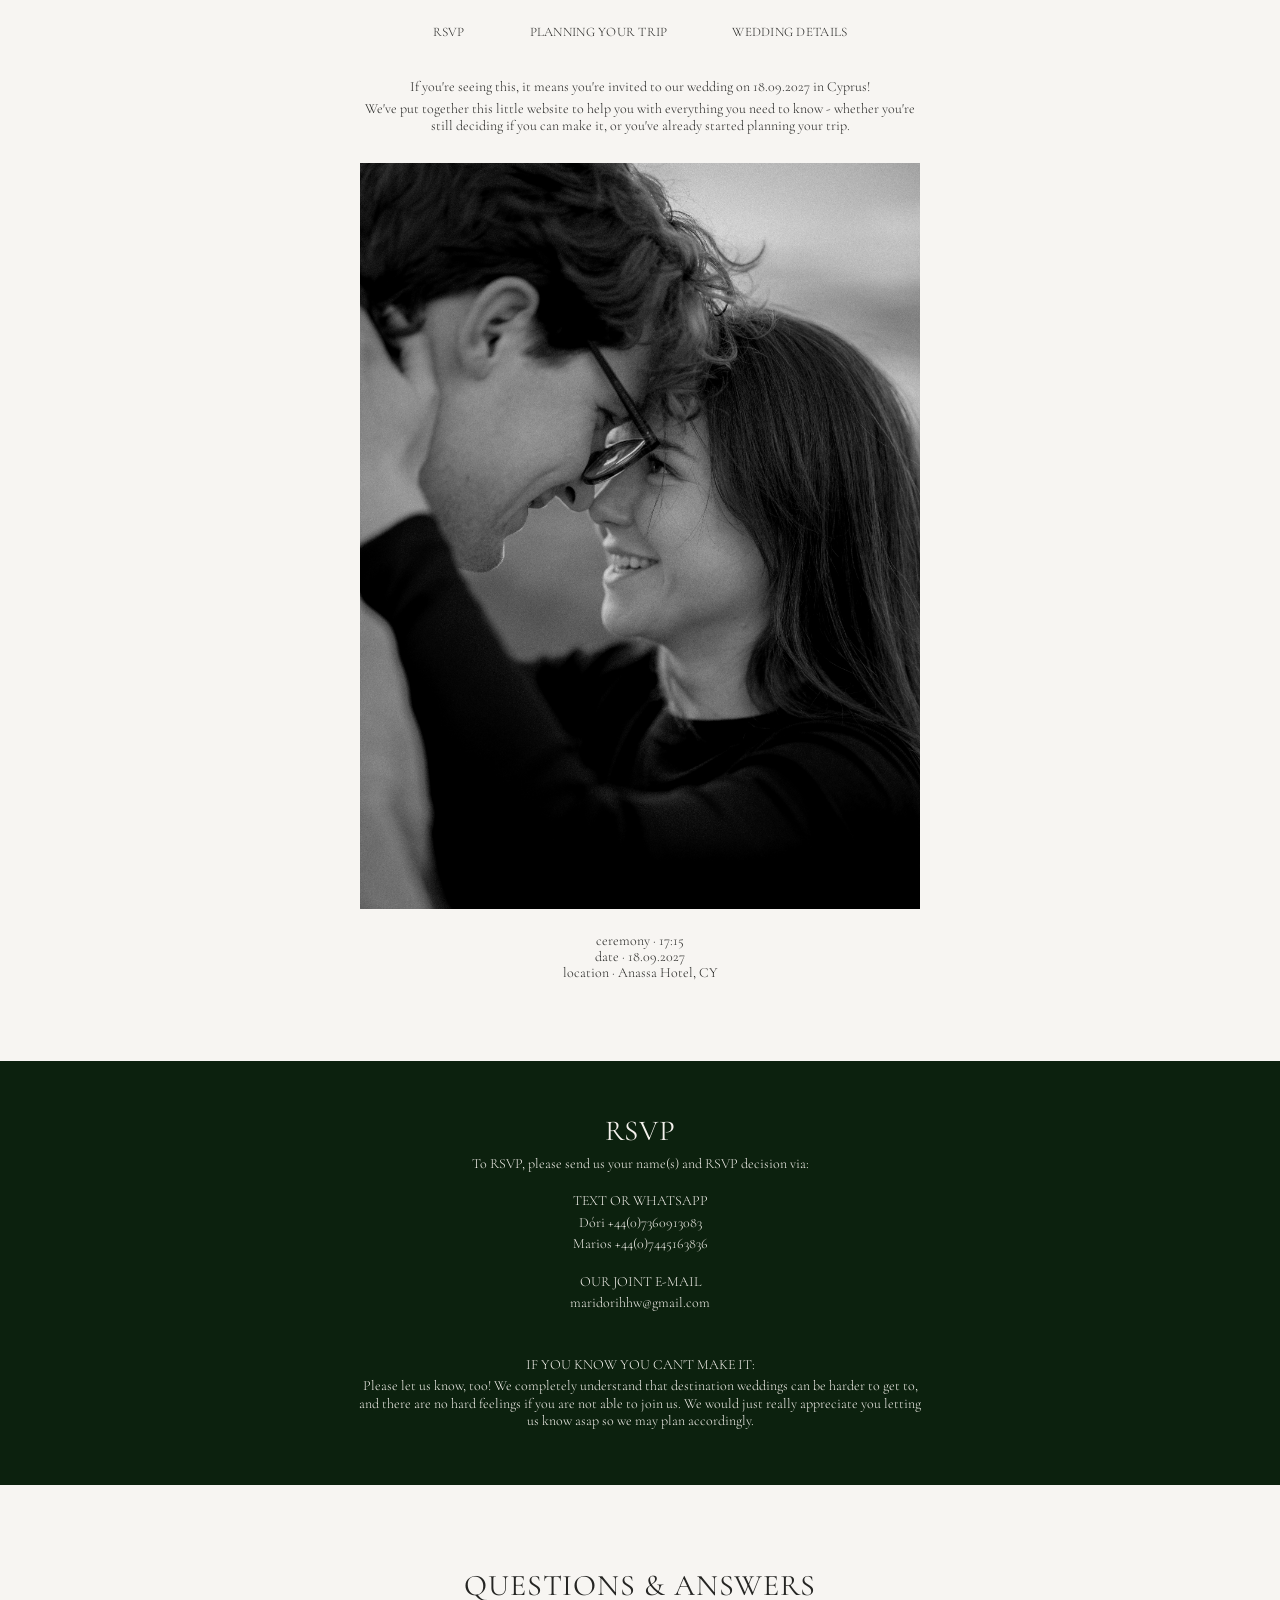
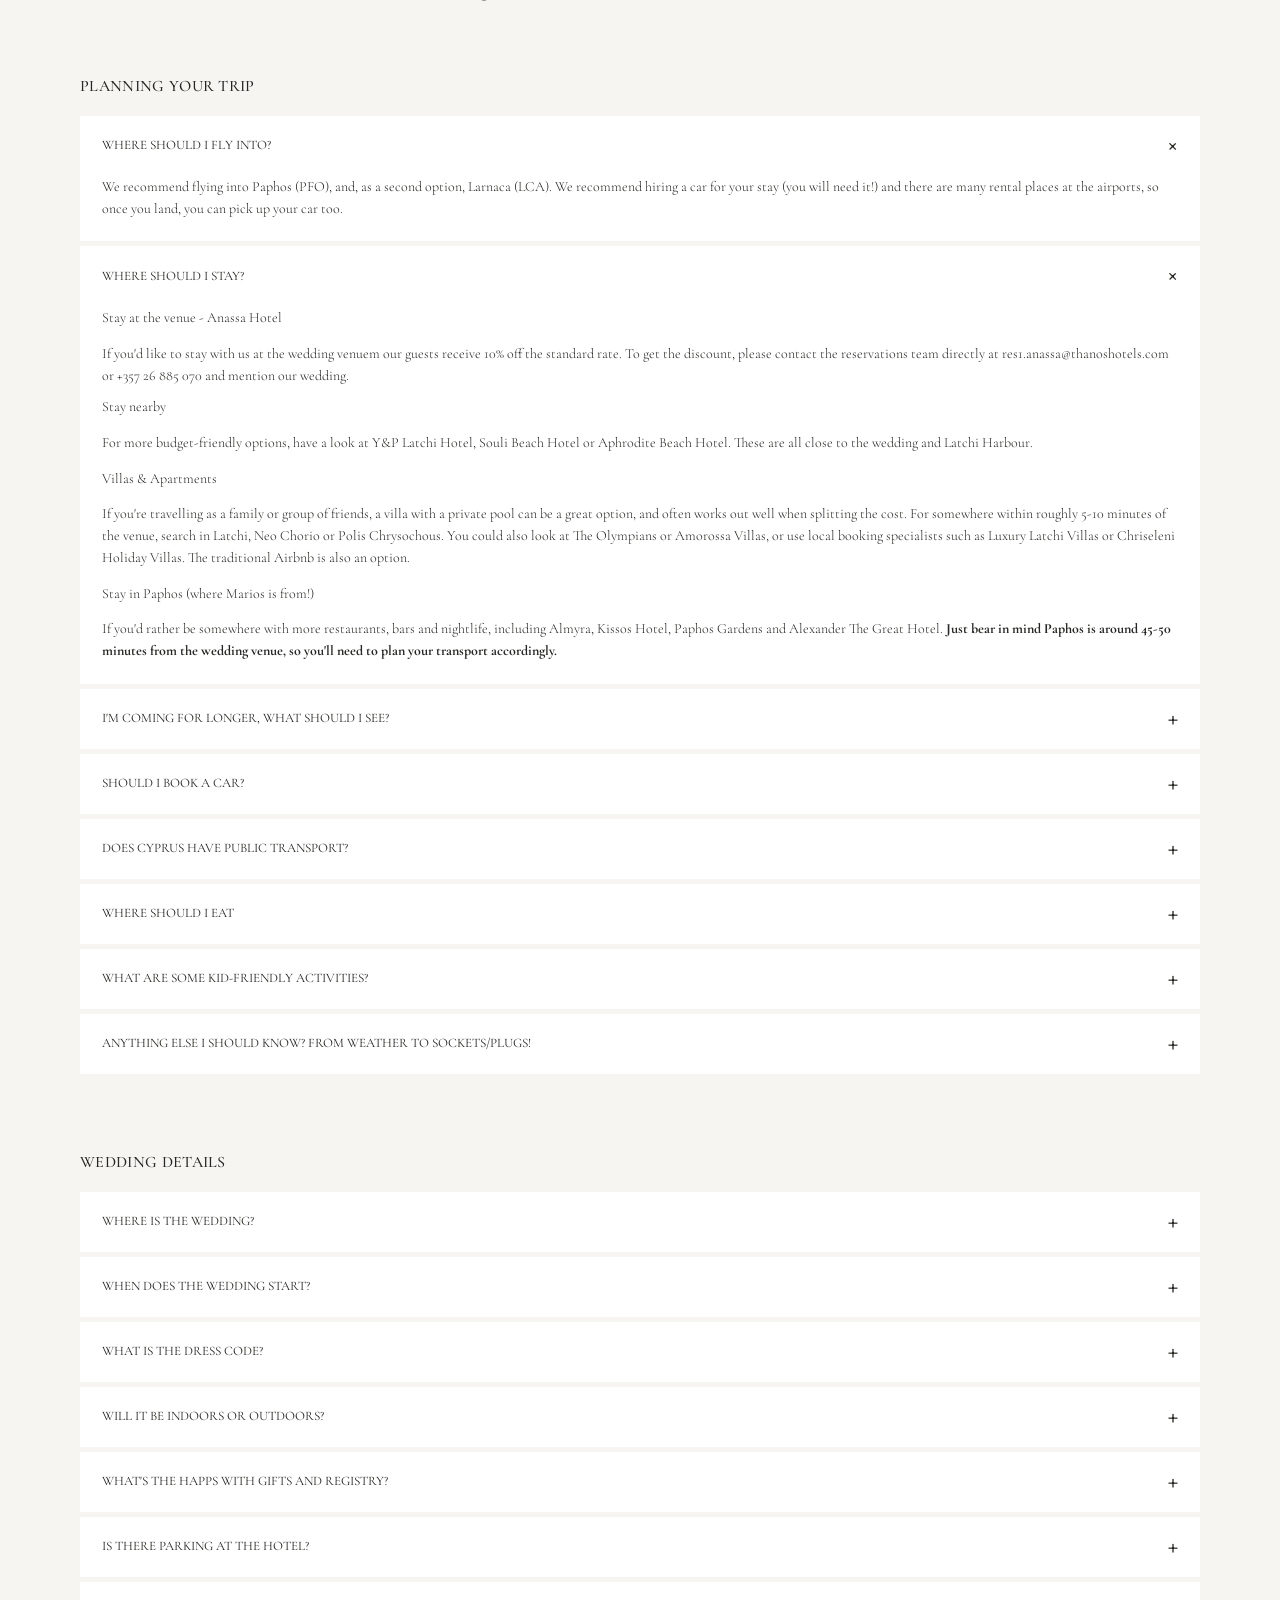
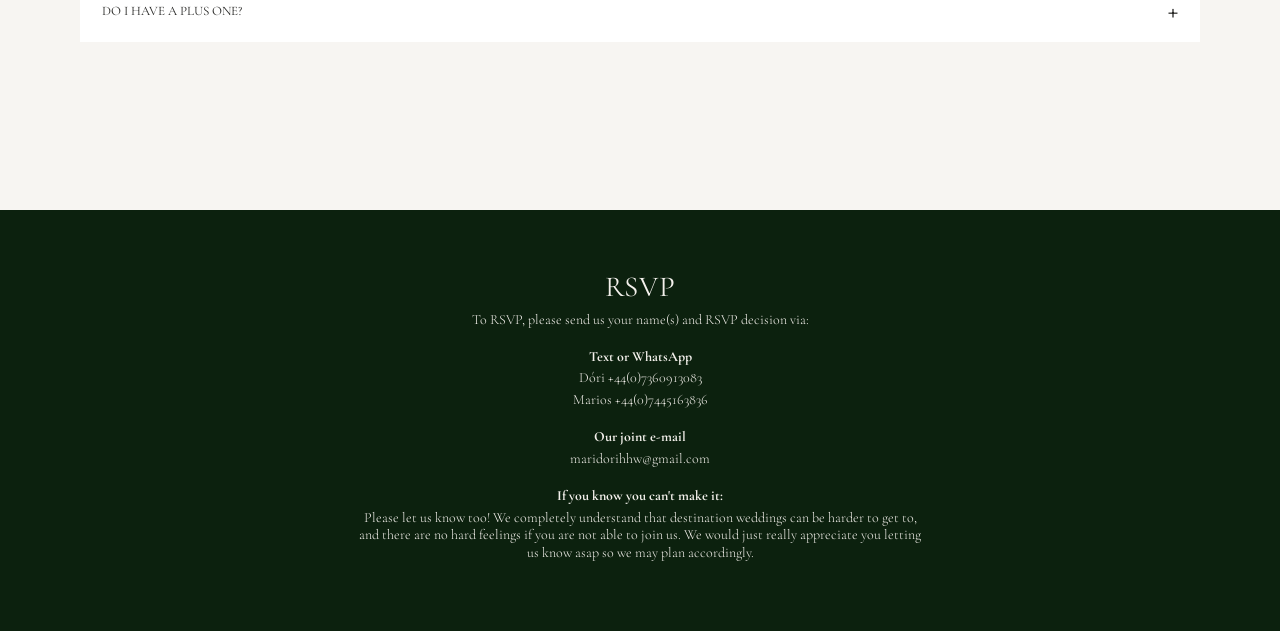
==== index.html @ 4af90181 "Corrected main html to index" ====
<!DOCTYPE html>
<html lang="en">
<head>
  <meta charset="UTF-8" />
  <meta name="viewport" content="width=device-width, initial-scale=1.0" />

  <title>Dóri & Marios — Our Wedding</title>

  <link rel="stylesheet" href="styles.css" />

  <!-- Elegant serif fonts -->
  <link rel="preconnect" href="https://fonts.googleapis.com" />
  <link rel="preconnect" href="https://fonts.gstatic.com" crossorigin />
  <link
    href="https://fonts.googleapis.com/css2?family=Cormorant+Garamond:wght@400;500;600&family=DM+Sans:wght@300;400&display=swap"
    rel="stylesheet"
  />
</head>

<body>

  <!-- =========================
       NAVIGATION
  ========================== -->

  <header class="site-header">
    <nav class="nav">
      <a href="#rsvp">RSVP</a>
      <a href="#planning">PLANNING YOUR TRIP</a>
      <a href="#wedding">WEDDING DETAILS</a>
    </nav>
  </header>


  <main>

    <!-- =========================
         HERO
    ========================== -->

    <section class="hero">

      <div class="hero-intro">
        <p class="hero-font">
          If you're seeing this, it means you're invited to our wedding on 18.09.2027 in Cyprus!
        </p>
        <p class="hero-font">
          We've put together this little website to help you with everything you need to know - whether you're 
          still deciding if you can make it, or you've already started planning your trip.
        </p>
      </div>

      <div class="hero-image">
        <!-- Replace with your actual image -->
        <img
          src="DoriMarios-37.jpg"
          alt="Dóri and Marios"
        />
      </div>

      <div class="wedding-meta">
        <p>ceremony · 17:15</p>
        <p>date · 18.09.2027</p>
        <p>location · Anassa Hotel, CY</p>
      </div>

    </section>


    <!-- =========================
         RSVP
    ========================== -->

    <section class="rsvp-band" id="rsvp">

      <div class="rsvp-content">

        <h2>RSVP</h2>

        <p class="rsvp-intro">
          To RSVP, please send us your name(s) and RSVP decision via:
        </p>

        <div class="rsvp-details">
          <p>
            TEXT OR WHATSAPP
          </p>

          <p>
            Dóri  +44(0)7360913083
          </p>

          <p>
            Marios  +44(0)7445163836
          </p>
        </div>

        <div class="rsvp-details">
          <p>
            OUR JOINT E-MAIL
          </p>

          <p>
            maridorihhw@gmail.com
          </p>
        </div>

        <div class="extra-padding"></div>

        <div class="rsvp-details">
          <p>
            IF YOU KNOW YOU CAN'T MAKE IT:
          </p>
          Please let us know, too! We completely understand that destination weddings can be harder to get to,
          and there are no hard feelings if you are not able to join us.
          We would just really appreciate you letting us know asap so we may plan accordingly.
        </div>

      </div>

    </section>


    <!-- =========================
         QUESTIONS & ANSWERS
    ========================== -->

    <section class="faq-section">

      <div class="section-heading">
        <h1>QUESTIONS &amp; ANSWERS</h1>
      </div>


      <!-- =========================
           PLANNING YOUR TRIP
      ========================== -->

      <div class="faq-group" id="planning">

        <h2 class="group-title">PLANNING YOUR TRIP</h2>

        <details class="faq-item" open>
          <summary>
            WHERE SHOULD I FLY INTO?
            <span class="plus">+</span>
          </summary>

          <div class="faq-answer">

            <p>
              We recommend flying into Paphos (PFO), and, as a second option, Larnaca (LCA). We recommend hiring a car for your stay (you will need it!) and 
              there are many rental places at the airports, so once you land, you can pick up your car too.
            </p>

          </div>
        </details>

        <!-- FAQ 1 -->
        <details class="faq-item" open>
          <summary>
            WHERE SHOULD I STAY?
            <span class="plus">+</span>
          </summary>

          <div class="faq-answer">

            <div class="faq-answer-section">
              <p>
                Stay at the venue - Anassa Hotel
              </p>
              <p>
                If you'd like to stay with us at the wedding venuem our guests receive 10% off the standard rate. To get the discount, please contact the reservations team directly
                at res1.anassa@thanoshotels.com or +357 26 885 070 and mention our wedding.
              </p>
            </div>

            <p>
              Stay nearby
            </p>
            <p>
              For more budget-friendly options, have a look at Y&P Latchi Hotel, Souli Beach Hotel or Aphrodite Beach Hotel. These are all close to the wedding and Latchi Harbour.
            </p>

            <p>
              Villas & Apartments
            </p>
            <p>
              If you're travelling as a family or group of friends, a villa with a private pool can be a great option, and often works out well when splitting the cost. For somewhere
              within roughly 5-10 minutes of the venue, search in Latchi, Neo Chorio or Polis Chrysochous. You could also look at The Olympians or Amorossa Villas, or use local
              booking specialists such as Luxury Latchi Villas or Chriseleni Holiday Villas. The traditional Airbnb is also an option.
            </p>

            <p>
              Stay in Paphos (where Marios is from!)
            </p>
            <p>
              If you'd rather be somewhere with more restaurants, bars and nightlife, including Almyra, Kissos Hotel, Paphos 
              Gardens and Alexander The Great Hotel. <b>Just bear in mind Paphos is around 45-50 minutes from the wedding venue, so you'll need to plan your transport accordingly.</b>
            </p>
          </div>
        </details>


        <!-- FAQ 2 -->
        <details class="faq-item">
          <summary>
            I'M COMING FOR LONGER, WHAT SHOULD I SEE?
            <span class="plus">+</span>
          </summary>

          <div class="faq-answer">

            <p>
              If you're making a proper holiday of it, you're in for a treat!  The northwest of Cyprus has some beautiful coastline, mountain villages, wineries and historical sites to explore.
            </p>

            <p>
              The coast & Akamas
              <ul>
                <li>Blue Lagoon - One of the most famous spots in Cyprus, with incredibly clear turquoise water. The easiest way to visit is by booking a glass-bottom boat trip from Latchi Harbour, or joining an organised 4x4 tour</li>
                <li>The Baths of Aphrodite - A beautiful natural  grotto just beyond the Anassa, surrounded by greenery and linked to the mythology of Aphrodite and Adonis. It's also the starting point for some lovely coastal walks</li>
                <li>Latchi Harbour & Marina - Perfect for a relaxed afternoon or evening. Wander along the waterfront, stop for a fish meze or ice cream, or hire a small motorboat and explore the coastline from the water.</li>
              </ul>
            </p>

            <p>
              Villages and Wineries
            </p>
            <p>
              If you fancy exploring some of Cyprus' wine country, these are a few wineries we really like:
              <ul>
                <li>Ktima Gerolemo (Omodos) — One of our favourites! Set high in the mountains just outside Omodos, Gerolemo winery is surrounded by vineyards and beautiful countryside. It's a lovely one to combine with a wander around Omodos village and a day exploring the surrounding wine villages.</li>
                <li>Tsangarides Winery (Lemona) — A great option if you’re exploring around Paphos. This family-run winery is set amongst the hills and vineyards of the Paphos wine region and is known for its organic wines. A lovely place for a tasting and a relaxed afternoon.</li>
                <li>Vouni Panayia Winery (Pano Panagia) — A beautiful winery up in the mountains, around 800m above sea level, specialising in indigenous Cypriot grape varieties. The scenery alone makes the drive worthwhile, and it’s particularly easy to combine with a visit to Chrysorogiatissa Monastery.</li>
              </ul>
            </p>
            <p>
              Our tip: If you’re making a day of it, pick a winery or two and combine it with exploring the surrounding villages — there’s no need to try and tick them all off!
            </p>

            <p>
              Monasteries & History
            </p>
            <p>
              <ul>
                <li>Monastery of Saint Neophytos — A peaceful 12th-century monastery built into the hills, with an original cave hermitage and Byzantine frescoes.</li>
                <li>Chrysorogiatissa Monastery — A beautiful mountain monastery dating back to the 12th century, with gardens, incredible views and its own winery.</li>
                <li>Agios Georgios, Pegeia — A dramatic coastal spot combining an old church with the remains of ancient Christian basilicas. Particularly beautiful around sunset.</li>
              </ul>
            </p>
            <p>
              A little note: If you visit churches or monasteries, please remember that shoulders and knees should be covered when entering the buildings.
            </p>
          </div>
        </details>


        <!-- FAQ 3 -->
        <details class="faq-item">
          <summary>
            SHOULD I BOOK A CAR?
            <span class="plus">+</span>
          </summary>

          <div class="faq-answer">

            <p>
              Yes — we'd strongly recommend it.
            </p>
            <p>
              Our venue is in a beautiful but fairly rural part of northwest Cyprus, and public transport is limited. Rideshare apps aren't widely available either, so having your own car will make exploring the island much easier.
            </p>
            <p>
              You can hire a car from either Paphos or Larnaca airport. Companies including Sixt, Hertz, Avis and local provider Petsas operate from the airports.
            </p>

            <p>
              A couple of things to bear in mind when booking:
            </p>
            <p>
              <ul>
                <li>Automatic is highly recommended — especially if you're not used to driving a manual.</li>
                <li>We'd recommend an engine larger than 1.0L, ideally around 1.2–1.6L or above, as some of the roads into the mountains are surprisingly steep.</li>
                <li>Cyprus drives on the left, just like the UK.</li>
                <li>Book early if you need an automatic or larger car, as these tend to be the first to go.</li>
              </ul>
            </p>

            <p>One important exception: please don't take your standard rental car onto the dirt roads through the Akamas National Park. Rental insurance may not cover this, and some of the roads are unsuitable for ordinary cars. If you want to visit the Blue Lagoon, we'd recommend a boat trip from Latchi or an organised 4X4 tour instead.</p>
          </div>
        </details>


        <!-- FAQ 4 -->
        <details class="faq-item">
          <summary>
            DOES CYPRUS HAVE PUBLIC TRANSPORT?
            <span class="plus">+</span>
          </summary>

          <div class="faq-answer">

            <p>
              Yes, but... it's probably not going to be your best friend for this trip!
            </p>

            <p>
              Buses operate around Cyprus, particularly in and around Paphos, but services become much more limited once you get out towards Latchi, Polis and the surrounding countryside. There are also no widely available Uber-style rideshare services, so we wouldn't recommend relying on public transport for getting to and from the wedding. Our recommendation: hire a car if you can. If you don't want to drive, travelling with friends or family and sharing taxis/transfers may be the easiest option.
            </p>

          </div>
        </details>

        <!-- FAQ 5 -->
        <details class="faq-item">
          <summary>
            WHERE SHOULD I EAT
            <span class="plus">+</span>
          </summary>

          <div class="faq-answer">

            <p>
              Here are a few of our favourite places to eat around Paphos and Latchi:
            </p>
            <p>
              <ul>
                <li>Gennadios (Paphos) — A lovely choice for traditional Cypriot food with a more local feel. A great place to try some of the island’s classic dishes.</li>
                <li>Almyra Tavern (Paphos) — A relaxed spot right by the water and a great place to enjoy a traditional Cypriot meze. Perfect for a long, leisurely lunch or dinner overlooking the sea.</li>
                <li>Y&P Fish Tavern (Latchi) — One of our favourites for a proper fish meze. Expect course after course of fresh fish, seafood and traditional Cypriot sides, all served right on the waterfront. Come hungry!</li>
                <li>La Sardegna (Paphos) — If you fancy something different, this is a great choice for Italian food, with fresh pasta, seafood and Sardinian-inspired dishes.</li>
              </ul>
            </p>

            <p>
              For a lazy breakfast, brunch or coffee, we recommend:
            </p>
            <p>
              <ul>
                <li>Omikron</li>
                <li>Alea</li>
                <li>Suite 48</li>
                <li>Muse</li>
              </ul>
            </p>
            <p>
              Don't forget to try the local food! While you're here, make sure you try a proper Cypriot meze, halloumi, souvlaki, sheftalia and plenty of fresh seafood. And when in doubt, order more meze — you'll never regret it!
            </p>

          </div>
        </details>

        <!-- FAQ 6 -->
        <details class="faq-item">
          <summary>
            WHAT ARE SOME KID-FRIENDLY ACTIVITIES?
            <span class="plus">+</span>
          </summary>

          <div class="faq-answer">

            <p>
              A few ideas for keeping little ones entertained...
            </p>

            <ul>
              <li>Boat trip to the Blue Lagoon — A glass-bottom boat trip from Latchi is a fun way to see the coastline and swim in the Blue Lagoon without having to tackle the Akamas roads.</li>
              <li>Beach days — There are plenty of beaches around Latchi, Polis, and Paphos for an easy, relaxed day by the sea.</li>
              <li>Latchi Harbour — Ice cream, boats and a wander around the marina — a pretty easy win with kids!</li>
              <li>Hire a little boat — For older children, hiring a small speedboat from Latchi can be a fun way to explore the coastline at your own pace.</li>
            </ul>

          </div>
        </details>


        <!-- FAQ 7 -->
        <details class="faq-item">
          <summary>
            ANYTHING ELSE I SHOULD KNOW? FROM WEATHER TO SOCKETS/PLUGS!
            <span class="plus">+</span>
          </summary>

          <div class="faq-answer">

            <p>
              <ul>
                <li>It's going to be warm! Bring plenty of sunscreen, sunglasses and something to cover up with during the hottest part of the day.</li>
                <li>Churches & monasteries — If you're planning to visit any churches or monasteries, please remember to cover your shoulders and knees when going inside.</li>
                <li>Remember: they drive on the left! Cyprus follows the same side of the road as the UK, but take extra care on mountain roads and when driving somewhere unfamiliar.</li>
                <li>Don't try to drive to the Blue Lagoon yourself. The dirt roads through the Akamas are not suitable for standard rental cars, and rental insurance may not cover you there. A boat trip or organised 4x4 tour is the safer option.</li>
                <li>Cyprus uses UK-style plugs.</li>
              </ul>
            </p>

          </div>
        </details>

      </div>


      <!-- =========================
           WEDDING DETAILS
      ========================== -->

      <div class="faq-group" id="wedding">

        <h2 class="group-title">WEDDING DETAILS</h2>


        <!-- LOCATION -->
        <details class="faq-item">
          <summary>
            WHERE IS THE WEDDING?
            <span class="plus">+</span>
          </summary>

          <div class="faq-answer">

            <p>
              Our wedding will take place at
              <strong>Anassa Hotel</strong>.
            </p>

            <p>
              40 Alekou Michailidi Road<br />
              Neo Chorio, 8852<br />
              Paphos, Cyprus<br />
              Link Here!
            </p>

          </div>
        </details>


        <!-- TIME -->
        <details class="faq-item">
          <summary>
            WHEN DOES THE WEDDING START?
            <span class="plus">+</span>
          </summary>

          <div class="faq-answer">

            <p>
              The ceremony will begin at <strong>17:15</strong>.
            </p>

            <p>
              We recommend arriving at 16:45 so you have time
              to settle in before the ceremony begins.
            </p>

          </div>
        </details>


        <!-- DRESS CODE -->
        <details class="faq-item">
          <summary>
            WHAT IS THE DRESS CODE?
            <span class="plus">+</span>
          </summary>

          <div class="faq-answer">

            <p>
              <strong>Black tie!</strong>
            </p>

            <p>
              For women, this means long, formal dresses.
              For men, this mean a tuxedo or black suit with dress shoes.
            </p>

            <p class="dress-note">
              <strong>Please note: NO WHITE. This includes white, cream, ivory, beige and other shades
              close to white. Please also avoid patterns or prints on
              a white or off-white background.</strong>
            </p>

            <p>
              We’re looking forward to seeing everyone dressed up and celebrating with us!
            </p>

          </div>
        </details>


        <!-- PARKING -->
        <details class="faq-item">
          <summary>
            WILL IT BE INDOORS OR OUTDOORS?
            <span class="plus">+</span>
          </summary>

          <div class="faq-answer">

            <p>
              We are currently planning for everything to be outdoors! If it begins to rain, we will move the cerebration inside.
            </p>

          </div>
        </details>

        <!-- GIFTS -->
        <details class="faq-item">
          <summary>
            WHAT'S THE HAPPS WITH GIFTS AND REGISTRY?
            <span class="plus">+</span>
          </summary>

          <div class="faq-answer">

            <p>
              Honestly, your presence is the greatest gift we could ask for — especially knowing that many of you are traveling from abroad to celebrate with us. That means the world to us.
            </p>

            <p>
              We kindly ask that you don’t bring any physical gifts. If you would like to give us something, we would much prefer a contribution towards our honeymoon.
            </p>

            <p>
              Most importantly, we can't wait to celebrate together!
            </p>

          </div>
        </details>

        <!-- PARKING -->
        <details class="faq-item">
          <summary>
            IS THERE PARKING AT THE HOTEL?
            <span class="plus">+</span>
          </summary>

          <div class="faq-answer">

            <p>
              Yes! Parking is available at the hotel. When you arrive, a golf cart will help bring you to the hotel from the parking lot.
            </p>

          </div>
        </details>

        <!-- PLUSONE -->
        <details class="faq-item">
          <summary>
            DO I HAVE A PLUS ONE?
            <span class="plus">+</span>
          </summary>

          <div class="faq-answer">

            <p>
              If your invitation mentions a plus one, then yes! Otherwise, we kindly ask that you come solo.
            </p>

          </div>
        </details>

      </div>

    </section>


    <!-- =========================
         BOTTOM RSVP
    ========================== -->

    <section class="rsvp-band rsvp-bottom">

      <div class="rsvp-content">

        <h2>RSVP</h2>

        <p class="rsvp-intro">
          To RSVP, please send us your name(s) and RSVP decision via:
        </p>

        <div class="rsvp-details">
          <p>
            <strong>Text or WhatsApp</strong>
          </p>

          <p>
            Dóri  +44(0)7360913083
          </p>

          <p>
            Marios  +44(0)7445163836
          </p>
        </div>

        <div class="rsvp-details">
          <p>
            <strong>Our joint e-mail</strong>
          </p>

          <p>
            maridorihhw@gmail.com
          </p>
        </div>

        <div class="rsvp-details">
          <p>
            <strong>If you know you can't make it:</strong>
          </p>
          Please let us know too! We completely understand that destination weddings can be harder to get to,
          and there are no hard feelings if you are not able to join us.
          We would just really appreciate you letting us know asap so we may plan accordingly.
        </div>

      </div>

    </section>

  </main>

</body>
</html>
---- styles.css ----
/* =========================================
   RESET
========================================= */

* {
  box-sizing: border-box;
}

html {
  scroll-behavior: smooth;
}

body {
  margin: 0;
  background: #f7f5f2;
  color: #252523;
  font-family: "DM Sans", sans-serif;
  font-weight: 300;
}


/* =========================================
   VARIABLES
========================================= */

:root {
  --cream: #f7f5f2;
  --white: #ffffff;
  --green: #0c210e;
  --text: #252523;
  --muted: #77746f;

  --serif: "Cormorant Garamond", Georgia, serif;
  --sans: "DM Sans", Arial, sans-serif;

  --page-width: 1180px;
}


/* =========================================
   TYPOGRAPHY
========================================= */

h1,
h2,
p {
  margin-top: 0;
}

h1,
h2,
summary {
  font-family: var(--serif);
  font-weight: 400;
}


/* =========================================
   NAVIGATION
========================================= */

.site-header {
  width: 100%;
  padding: 24px 30px 0;
}

.nav {
  display: flex;
  justify-content: center;
  align-items: center;
  gap: 65px;
}

.nav a {
  color: var(--text);
  text-decoration: none;

  font-family: var(--serif);
  font-size: 13px;
  letter-spacing: 0.02em;

  transition: opacity 0.2s ease;
}

.nav a:hover {
  opacity: 0.5;
}


/* =========================================
   HERO
========================================= */

.hero {
  max-width: 760px;
  margin: 0 auto;
  padding: 32px 30px 72px;

  text-align: center;
}

.hero-intro {
  max-width: 570px;
  margin: 0 auto 28px;

  font-size: 10px;
  line-height: 1.45;
}

.hero-intro p {
  margin-bottom: 4px;
}

.hero-image {
  width: 100%;
  max-width: 560px;
  margin: 0 auto;
}

.hero-image img {
  display: block;

  width: 100%;
  height: auto;

  filter: grayscale(100%);
}

.wedding-meta {
  margin-top: 24px;

  font-family: var(--serif);
  font-size: 14px;
  line-height: 1.15;
}

.wedding-meta p {
  margin: 0;
}


/* =========================================
   RSVP GREEN SECTION
========================================= */

.rsvp-band {
  width: 100%;
  background: var(--green);
  color: #f4f1ec;

  padding: 55px 30px;
}

.rsvp-content {
  max-width: 570px;
  margin: 0 auto;

  text-align: center;
}

.rsvp-content h2 {
  margin-bottom: 10px;

  font-size: 29px;
  line-height: 1;
  letter-spacing: 0.02em;
}

.rsvp-intro {

  font-family: var(--serif);
  font-size: 14px;
}

.rsvp-details {
  font-family: var(--serif);
  font-size: 14px;
  line-height: 1.25;

  margin-top: 20px;
}

.rsvp-details p {
  margin-bottom: 4px;
}

.rsvp-details strong {
  font-weight: 10000;
}

.rsvp-note {
  max-width: 430px;
  margin: 24px auto 0;

  font-family: var(--serif);
  font-size: 14px;
  line-height: 1.35;
}


/* =========================================
   FAQ SECTION
========================================= */

.faq-section {
  max-width: var(--page-width);
  margin: 0 auto;

  padding: 70px 30px 90px;
}

.section-heading {
  text-align: center;
  margin-bottom: 72px;
}

.section-heading h1 {
  margin: 0;

  font-size: 30px;
  letter-spacing: 0.03em;
}


/* =========================================
   FAQ GROUP
========================================= */

.faq-group {
  margin-bottom: 78px;
}

.group-title {
  margin: 0 0 20px;

  font-family: var(--serif);
  font-size: 16px;
  font-weight: 500;

  letter-spacing: 0.02em;
}


/* =========================================
   FAQ ITEM
========================================= */

.faq-item {
  margin-bottom: 5px;

  background: var(--white);
}


/* Remove default marker */

.faq-item summary {
  position: relative;

  display: flex;
  align-items: center;
  justify-content: space-between;

  min-height: 54px;

  padding: 16px 22px;

  cursor: pointer;
  list-style: none;

  font-size: 13px;
  line-height: 1.2;

  user-select: none;
}

.faq-item summary::-webkit-details-marker {
  display: none;
}

.faq-item summary::marker {
  display: none;
}


/* =========================================
   PLUS ICON
========================================= */

.plus {
  flex: 0 0 auto;

  margin-left: 20px;

  font-family: var(--sans);
  font-size: 20px;
  font-weight: 300;
  line-height: 1;

  transition: transform 0.25s ease;
}


/* Turn + into × when open */

.faq-item[open] .plus {
  transform: rotate(45deg);
}


/* =========================================
   FAQ ANSWER
========================================= */

.faq-answer {
  padding: 0 22px 22px;

  font-family: var(--serif);
  font-size: 14px;
  line-height: 1.55;
}

.faq-answer p:last-child {
  margin-bottom: 0;
}

.faq-answer ul {
  margin: 8px 0 12px;
  padding-left: 18px;
}

.faq-answer li {
  margin-bottom: 3px;
}

.faq-answer strong {
  font-weight: 400;
}

.faq-answer-section {
  margin-bottom: 10px;
  margin-top: 1px;
}

/* Special dress-code warning */

.dress-note {
  margin-top: 18px;

  font-family: var(--serif);
  font-size: 14px;
  letter-spacing: 0.02em;
}


/* =========================================
   BOTTOM RSVP
========================================= */

.rsvp-bottom {
  padding-top: 62px;
  padding-bottom: 70px;
}


/* =========================================
   RESPONSIVE
========================================= */

@media (max-width: 700px) {

  .site-header {
    padding: 20px 18px 0;
  }

  .nav {
    gap: 25px;
  }

  .nav a {
    font-size: 11px;
  }


  .hero {
    padding: 28px 18px 55px;
  }

  .hero-intro {
    font-size: 14px;
  }

  .hero-image {
    max-width: 100%;
  }


  .rsvp-band {
    padding: 45px 20px;
  }

  .rsvp-content h2 {
    font-size: 26px;
  }


  .faq-section {
    padding: 55px 18px 65px;
  }

  .section-heading {
    margin-bottom: 55px;
  }

  .section-heading h1 {
    font-size: 25px;
  }

  .faq-group {
    margin-bottom: 60px;
  }

  .group-title {
    font-size: 15px;
    margin-bottom: 15px;
  }


  .faq-item summary {
    min-height: 52px;
    padding: 15px 16px;

    font-size: 12px;
  }

  .faq-answer {
    padding: 0 16px 18px;

    font-size: 10.5px;
  }

  .plus {
    font-size: 18px;
  }
}


/* =========================================
   LARGE SCREENS
========================================= */

@media (min-width: 1200px) {

  .hero {
    padding-top: 38px;
    padding-bottom: 80px;
  }

  .faq-section {
    padding-top: 82px;
  }

  .faq-item summary {
    min-height: 60px;
  }

}

.extra-padding {
  height: 20px;
}

.hero-font {
  font-size: 14px;
  font-family: var(--serif);
  line-height: 1.25;
}

.increase-padding {
  margin-top: 20px;
}
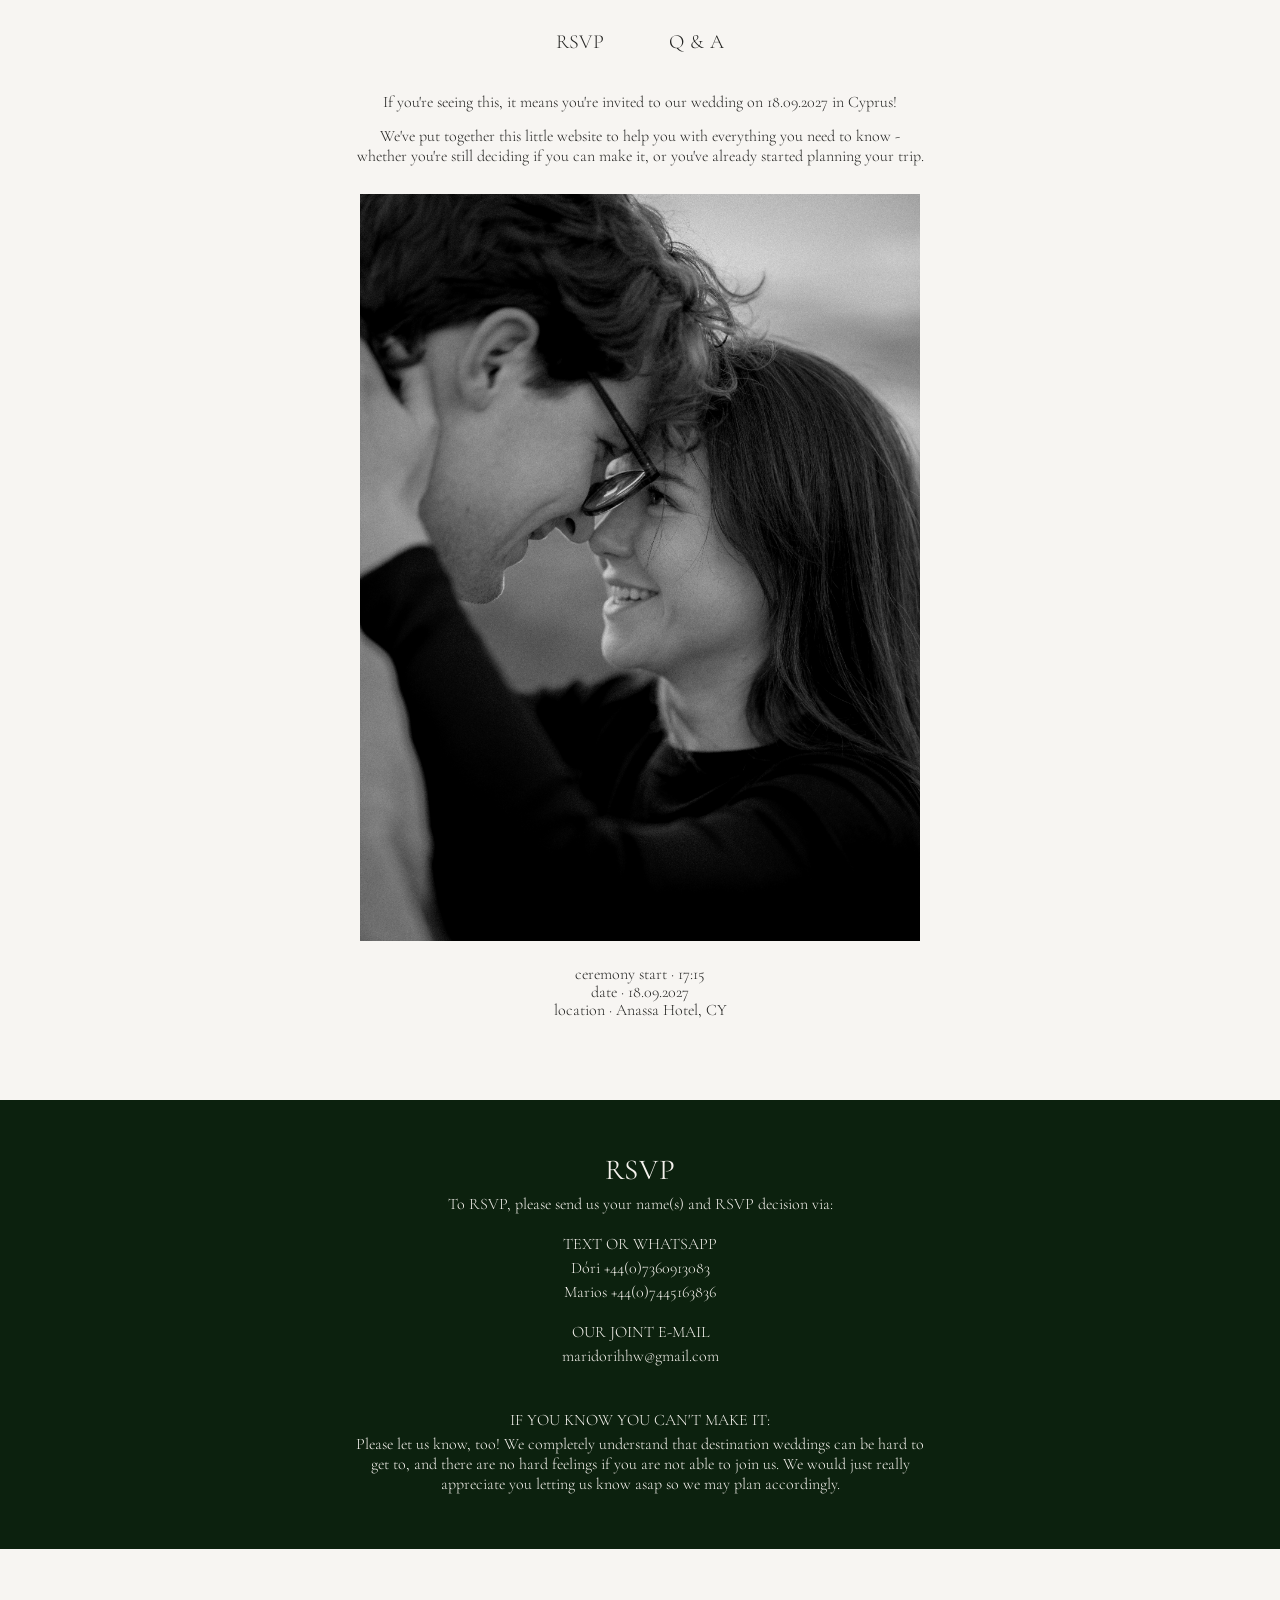
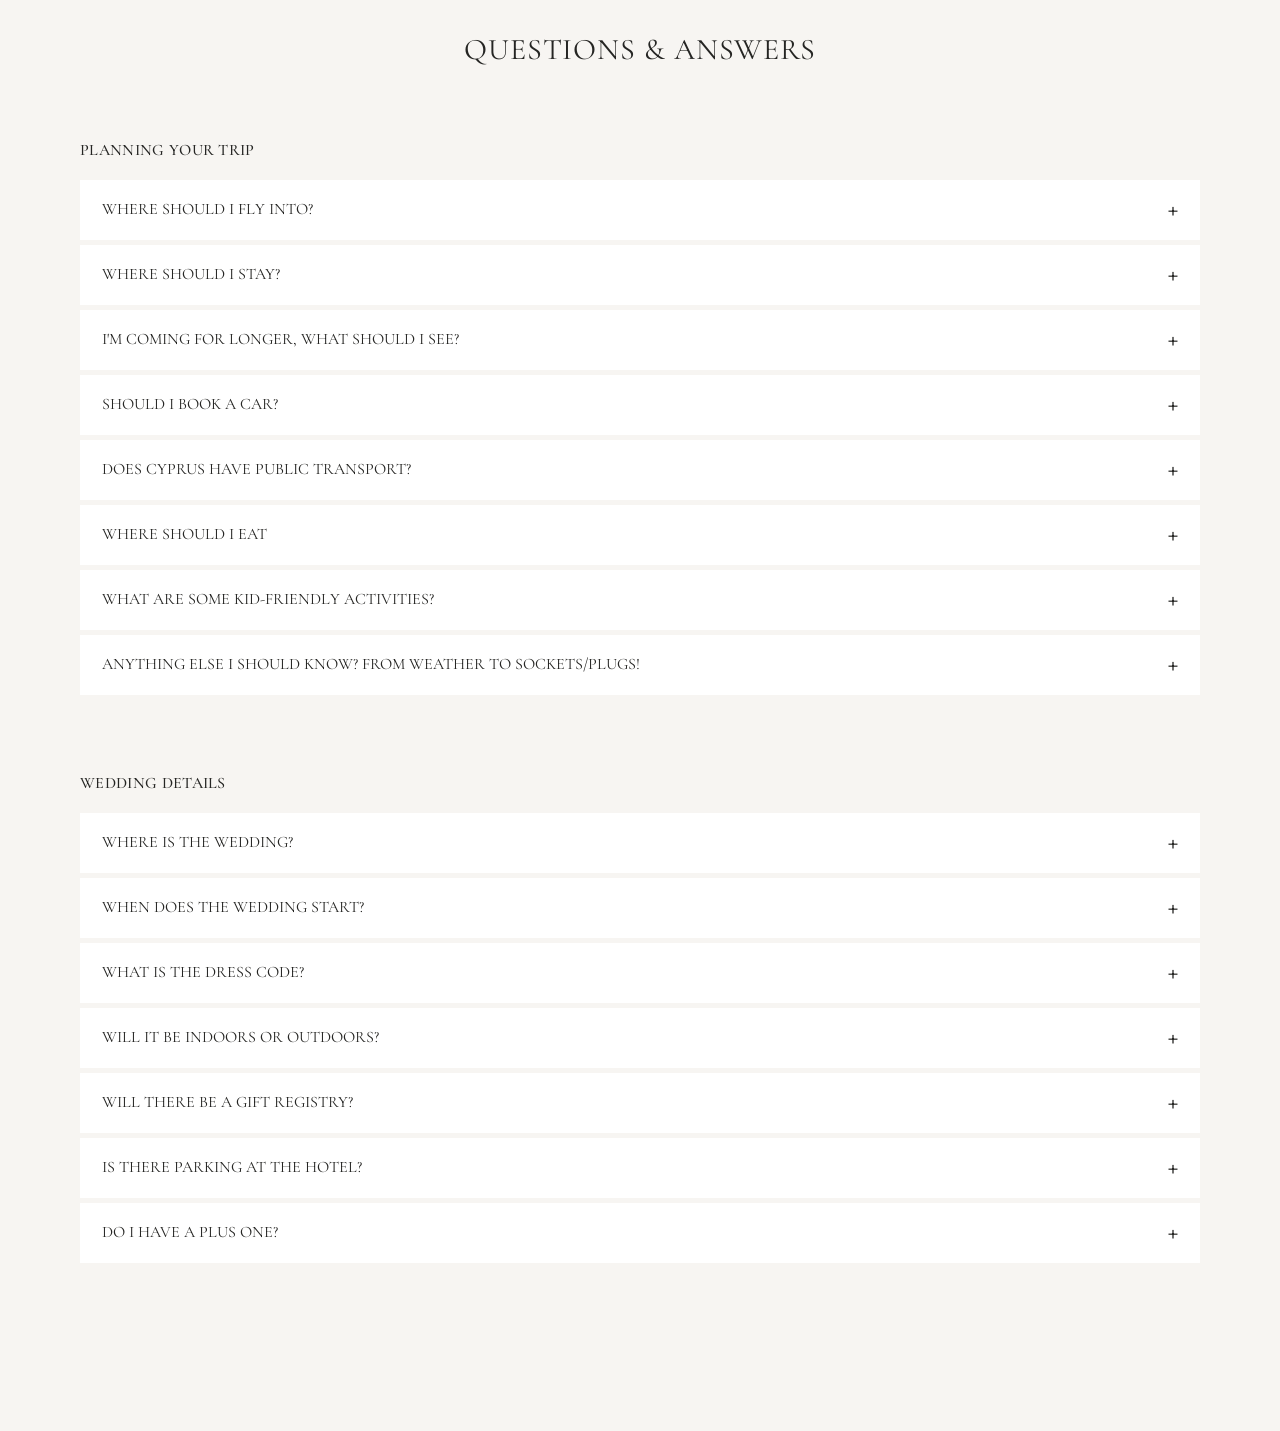
==== commit 56ea9584: "font changes from 14px to 16px" ====
--- a/index.html
+++ b/index.html
@@ -3,6 +3,7 @@
 <head>
   <meta charset="UTF-8" />
   <meta name="viewport" content="width=device-width, initial-scale=1.0" />
+  <meta name="format-detection" content="telephone=no">
 
   <title>Dóri & Marios — Our Wedding</title>
 
@@ -26,8 +27,7 @@
   <header class="site-header">
     <nav class="nav">
       <a href="#rsvp">RSVP</a>
-      <a href="#planning">PLANNING YOUR TRIP</a>
-      <a href="#wedding">WEDDING DETAILS</a>
+      <a href="#planning">Q & A</a>
     </nav>
   </header>
 
@@ -44,6 +44,7 @@
         <p class="hero-font">
           If you're seeing this, it means you're invited to our wedding on 18.09.2027 in Cyprus!
         </p>
+        <div class="hero-extra-padding"></div>
         <p class="hero-font">
           We've put together this little website to help you with everything you need to know - whether you're 
           still deciding if you can make it, or you've already started planning your trip.
@@ -59,7 +60,7 @@
       </div>
 
       <div class="wedding-meta">
-        <p>ceremony · 17:15</p>
+        <p>ceremony start · 17:15</p>
         <p>date · 18.09.2027</p>
         <p>location · Anassa Hotel, CY</p>
       </div>
@@ -111,7 +112,7 @@
           <p>
             IF YOU KNOW YOU CAN'T MAKE IT:
           </p>
-          Please let us know, too! We completely understand that destination weddings can be harder to get to,
+          Please let us know, too! We completely understand that destination weddings can be hard to get to,
           and there are no hard feelings if you are not able to join us.
           We would just really appreciate you letting us know asap so we may plan accordingly.
         </div>
@@ -140,7 +141,7 @@
 
         <h2 class="group-title">PLANNING YOUR TRIP</h2>
 
-        <details class="faq-item" open>
+        <details class="faq-item">
           <summary>
             WHERE SHOULD I FLY INTO?
             <span class="plus">+</span>
@@ -157,7 +158,7 @@
         </details>
 
         <!-- FAQ 1 -->
-        <details class="faq-item" open>
+        <details class="faq-item">
           <summary>
             WHERE SHOULD I STAY?
             <span class="plus">+</span>
@@ -507,18 +508,15 @@
         <!-- GIFTS -->
         <details class="faq-item">
           <summary>
-            WHAT'S THE HAPPS WITH GIFTS AND REGISTRY?
-            <span class="plus">+</span>
-          </summary>
-
-          <div class="faq-answer">
-
-            <p>
-              Honestly, your presence is the greatest gift we could ask for — especially knowing that many of you are traveling from abroad to celebrate with us. That means the world to us.
-            </p>
-
-            <p>
-              We kindly ask that you don’t bring any physical gifts. If you would like to give us something, we would much prefer a contribution towards our honeymoon.
+            WILL THERE BE A GIFT REGISTRY?
+            <span class="plus">+</span>
+          </summary>
+
+          <div class="faq-answer">
+
+            <p>
+              Honestly, your presence is the greatest gift we could ask for — especially knowing that many of you are traveling from abroad to celebrate with us. That means the world to us. 
+              If you would still like to gift something, we kindly ask, no boxed gifts.
             </p>
 
             <p>
@@ -559,58 +557,6 @@
 
           </div>
         </details>
-
-      </div>
-
-    </section>
-
-
-    <!-- =========================
-         BOTTOM RSVP
-    ========================== -->
-
-    <section class="rsvp-band rsvp-bottom">
-
-      <div class="rsvp-content">
-
-        <h2>RSVP</h2>
-
-        <p class="rsvp-intro">
-          To RSVP, please send us your name(s) and RSVP decision via:
-        </p>
-
-        <div class="rsvp-details">
-          <p>
-            <strong>Text or WhatsApp</strong>
-          </p>
-
-          <p>
-            Dóri  +44(0)7360913083
-          </p>
-
-          <p>
-            Marios  +44(0)7445163836
-          </p>
-        </div>
-
-        <div class="rsvp-details">
-          <p>
-            <strong>Our joint e-mail</strong>
-          </p>
-
-          <p>
-            maridorihhw@gmail.com
-          </p>
-        </div>
-
-        <div class="rsvp-details">
-          <p>
-            <strong>If you know you can't make it:</strong>
-          </p>
-          Please let us know too! We completely understand that destination weddings can be harder to get to,
-          and there are no hard feelings if you are not able to join us.
-          We would just really appreciate you letting us know asap so we may plan accordingly.
-        </div>
 
       </div>
 
--- a/styles.css
+++ b/styles.css
@@ -61,7 +61,7 @@
 
 .site-header {
   width: 100%;
-  padding: 24px 30px 0;
+  padding: 30px 25px 0;
 }
 
 .nav {
@@ -76,7 +76,7 @@
   text-decoration: none;
 
   font-family: var(--serif);
-  font-size: 13px;
+  font-size: 20px;
   letter-spacing: 0.02em;
 
   transition: opacity 0.2s ease;
@@ -130,7 +130,7 @@
   margin-top: 24px;
 
   font-family: var(--serif);
-  font-size: 14px;
+  font-size: 16px;
   line-height: 1.15;
 }
 
@@ -169,12 +169,12 @@
 .rsvp-intro {
 
   font-family: var(--serif);
-  font-size: 14px;
+  font-size: 16px;
 }
 
 .rsvp-details {
   font-family: var(--serif);
-  font-size: 14px;
+  font-size: 16px;
   line-height: 1.25;
 
   margin-top: 20px;
@@ -268,7 +268,7 @@
   cursor: pointer;
   list-style: none;
 
-  font-size: 13px;
+  font-size: 16px;
   line-height: 1.2;
 
   user-select: none;
@@ -316,7 +316,7 @@
   padding: 0 22px 22px;
 
   font-family: var(--serif);
-  font-size: 14px;
+  font-size: 16px;
   line-height: 1.55;
 }
 
@@ -370,7 +370,7 @@
 @media (max-width: 700px) {
 
   .site-header {
-    padding: 20px 18px 0;
+    padding: 36px 18px 0;
   }
 
   .nav {
@@ -378,7 +378,7 @@
   }
 
   .nav a {
-    font-size: 11px;
+    font-size: 17px;
   }
 
 
@@ -387,7 +387,7 @@
   }
 
   .hero-intro {
-    font-size: 14px;
+    font-size: 16px;
   }
 
   .hero-image {
@@ -430,13 +430,13 @@
     min-height: 52px;
     padding: 15px 16px;
 
-    font-size: 12px;
+    font-size: 16px;
   }
 
   .faq-answer {
     padding: 0 16px 18px;
 
-    font-size: 10.5px;
+    font-size: 16px;
   }
 
   .plus {
@@ -466,12 +466,16 @@
 
 }
 
+.hero-extra-padding {
+  height: 10px;
+}
+
 .extra-padding {
   height: 20px;
 }
 
 .hero-font {
-  font-size: 14px;
+  font-size: 16px;
   font-family: var(--serif);
   line-height: 1.25;
 }
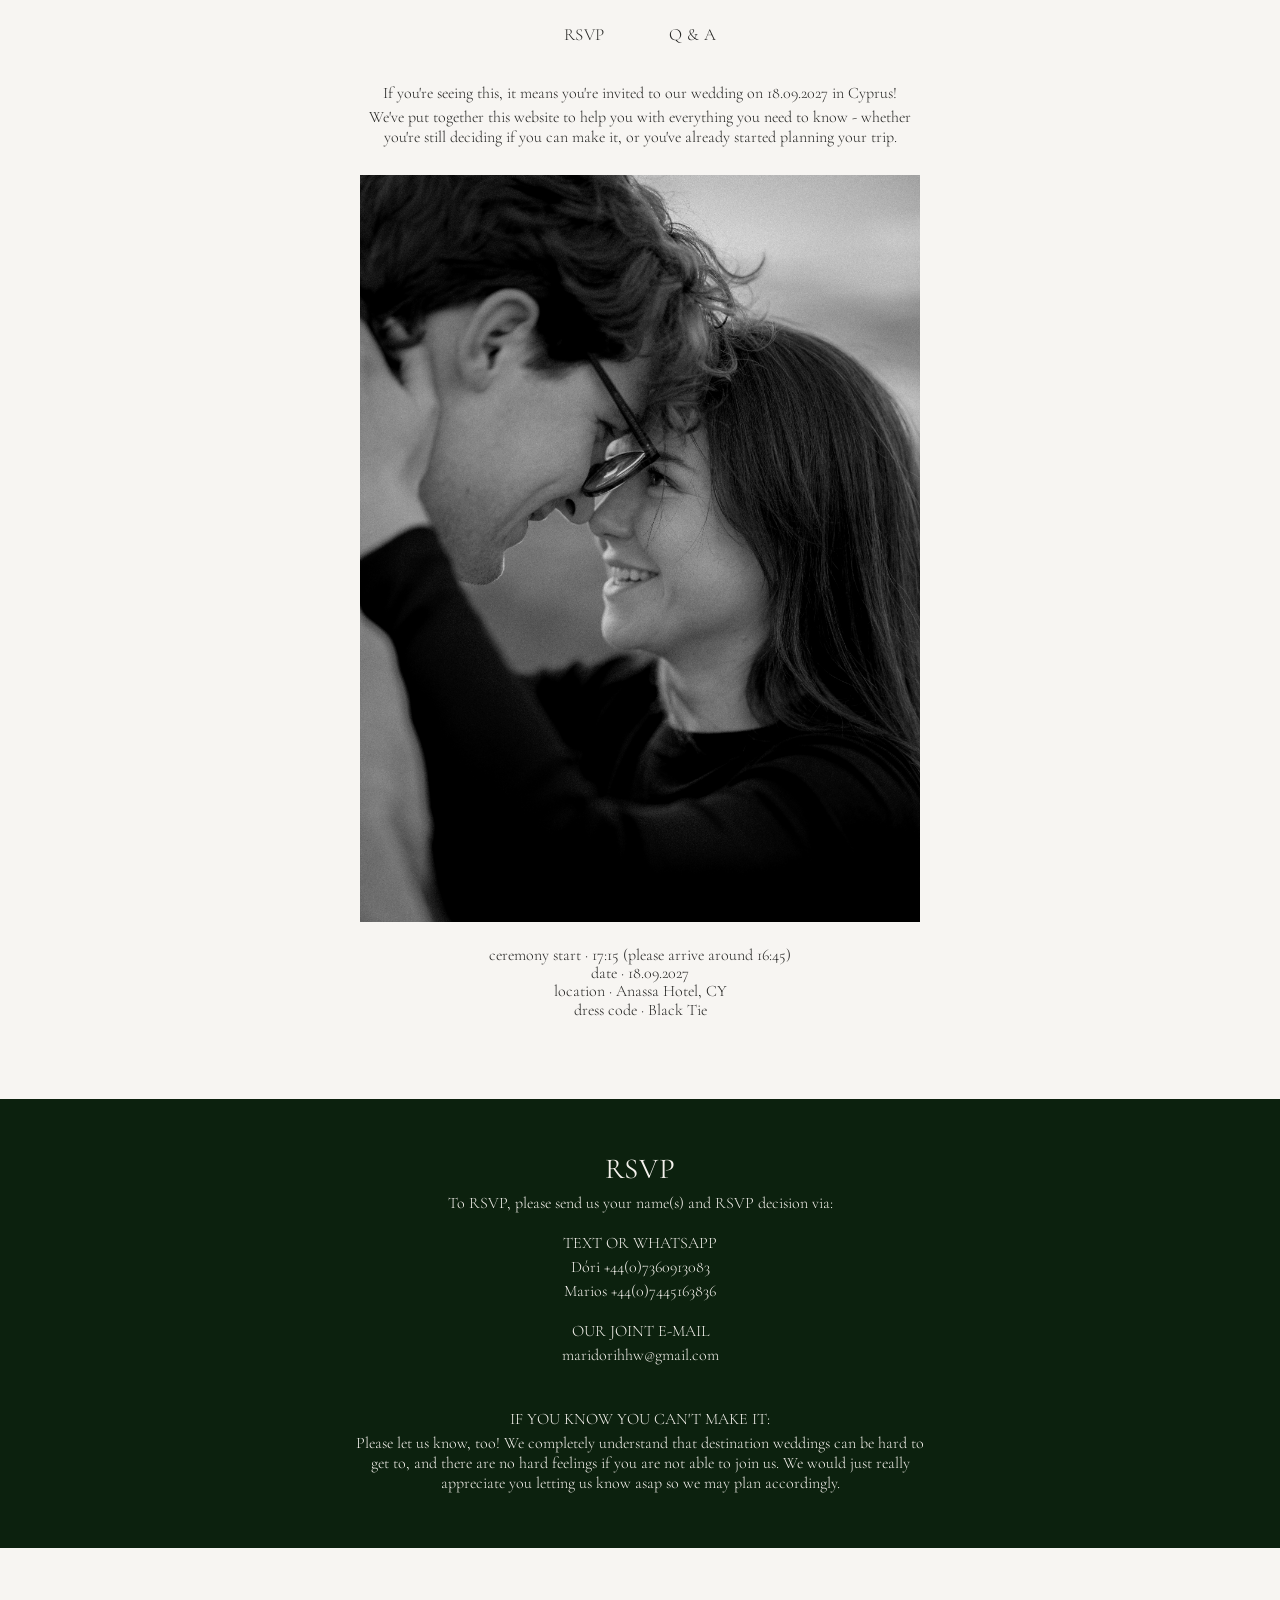
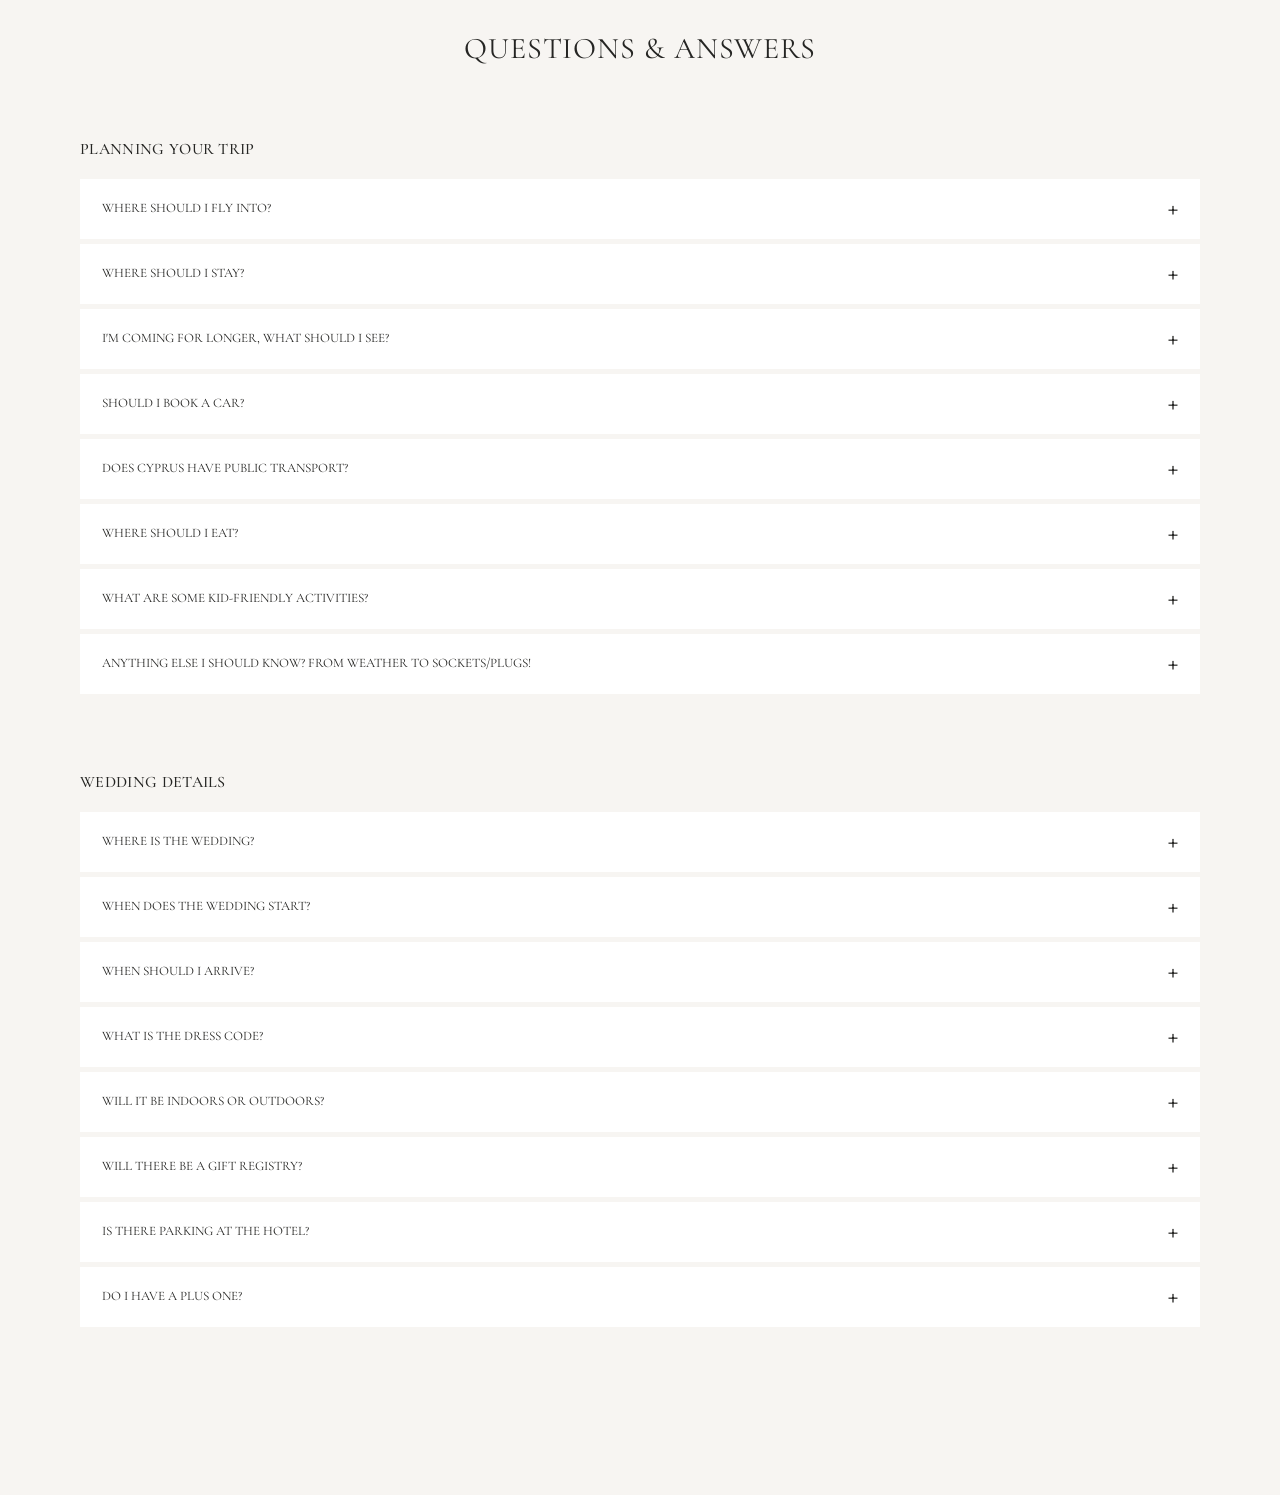
==== commit 102c270b: "minor changes for punctuation and added in (when should I arrive) section" ====
--- a/index.html
+++ b/index.html
@@ -46,7 +46,7 @@
         </p>
         <div class="hero-extra-padding"></div>
         <p class="hero-font">
-          We've put together this little website to help you with everything you need to know - whether you're 
+          We've put together this website to help you with everything you need to know - whether you're 
           still deciding if you can make it, or you've already started planning your trip.
         </p>
       </div>
@@ -60,9 +60,10 @@
       </div>
 
       <div class="wedding-meta">
-        <p>ceremony start · 17:15</p>
+        <p>ceremony start · 17:15 (please arrive around 16:45)</p>
         <p>date · 18.09.2027</p>
         <p>location · Anassa Hotel, CY</p>
+        <p>dress code · Black Tie</p>
       </div>
 
     </section>
@@ -316,7 +317,7 @@
         <!-- FAQ 5 -->
         <details class="faq-item">
           <summary>
-            WHERE SHOULD I EAT
+            WHERE SHOULD I EAT?
             <span class="plus">+</span>
           </summary>
 
@@ -456,6 +457,22 @@
           </div>
         </details>
 
+        <!-- TIME -->
+        <details class="faq-item">
+          <summary>
+            WHEN SHOULD I ARRIVE?
+            <span class="plus">+</span>
+          </summary>
+
+          <div class="faq-answer">
+
+            <p>
+              We recommend arriving at 16:45 so you have time
+              to settle in before the ceremony begins.
+            </p>
+
+          </div>
+        </details>
 
         <!-- DRESS CODE -->
         <details class="faq-item">
--- a/styles.css
+++ b/styles.css
@@ -61,7 +61,7 @@
 
 .site-header {
   width: 100%;
-  padding: 30px 25px 0;
+  padding: 24px 30px 0;
 }
 
 .nav {
@@ -76,7 +76,7 @@
   text-decoration: none;
 
   font-family: var(--serif);
-  font-size: 20px;
+  font-size: 17px;
   letter-spacing: 0.02em;
 
   transition: opacity 0.2s ease;
@@ -268,7 +268,7 @@
   cursor: pointer;
   list-style: none;
 
-  font-size: 16px;
+  font-size: 13px;
   line-height: 1.2;
 
   user-select: none;
@@ -316,7 +316,7 @@
   padding: 0 22px 22px;
 
   font-family: var(--serif);
-  font-size: 16px;
+  font-size: 14px;
   line-height: 1.55;
 }
 
@@ -370,7 +370,7 @@
 @media (max-width: 700px) {
 
   .site-header {
-    padding: 36px 18px 0;
+    padding: 20px 18px 0;
   }
 
   .nav {
@@ -378,7 +378,7 @@
   }
 
   .nav a {
-    font-size: 17px;
+    font-size: 11px;
   }
 
 
@@ -387,7 +387,7 @@
   }
 
   .hero-intro {
-    font-size: 16px;
+    font-size: 14px;
   }
 
   .hero-image {
@@ -430,13 +430,13 @@
     min-height: 52px;
     padding: 15px 16px;
 
-    font-size: 16px;
+    font-size: 12px;
   }
 
   .faq-answer {
     padding: 0 16px 18px;
 
-    font-size: 16px;
+    font-size: 10.5px;
   }
 
   .plus {
@@ -466,10 +466,6 @@
 
 }
 
-.hero-extra-padding {
-  height: 10px;
-}
-
 .extra-padding {
   height: 20px;
 }
